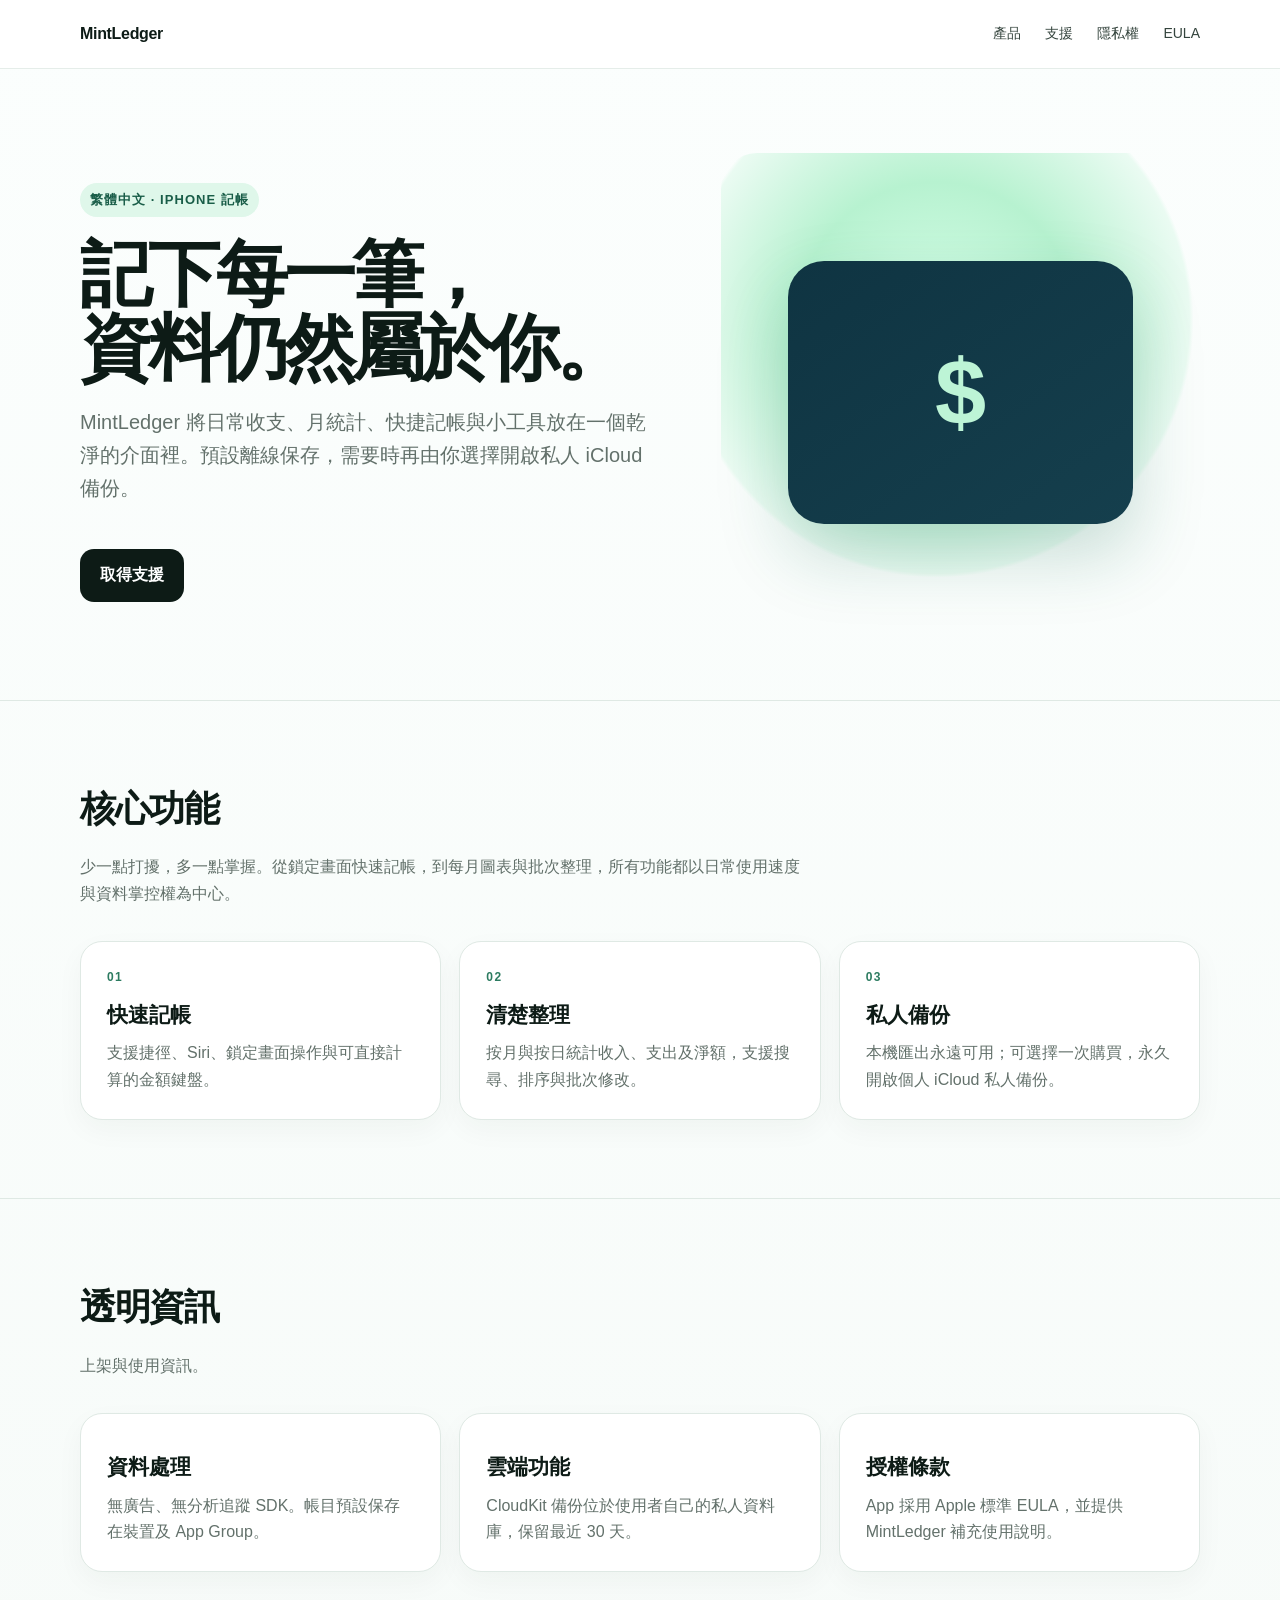
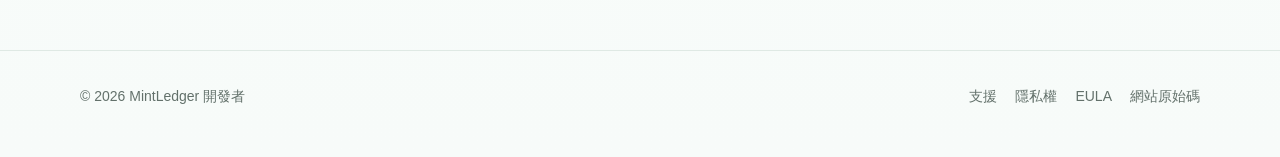
==== index.html @ 705cef68 "Add MintLedger landing page" ====
<!doctype html><html lang="zh-Hant"><head><meta charset="utf-8"><meta name="viewport" content="width=device-width,initial-scale=1"><title>MintLedger — 私密、快速的 iPhone 記帳</title><meta name="description" content="MintLedger 將日常收支、月統計、快捷記帳與小工具放在一個乾淨的介面裡。"><link rel="stylesheet" href="./assets/style.css"></head><body><header class="site-header"><div class="wrap nav"><a class="brand" href="./">MintLedger</a><nav class="navlinks"><a href="#product">產品</a><a href="./support/">支援</a><a href="./privacy/">隱私權</a><a href="./eula/">EULA</a></nav></div></header><main><section class="hero"><div class="wrap hero-grid"><div><span class="eyebrow">繁體中文 · IPHONE 記帳</span><h1>記下每一筆，<br>資料仍然屬於你。</h1><p class="lead">MintLedger 將日常收支、月統計、快捷記帳與小工具放在一個乾淨的介面裡。預設離線保存，需要時再由你選擇開啟私人 iCloud 備份。</p><a class="button" href="./support/">取得支援</a></div><div class="art" aria-hidden="true"><div class="wallet"></div></div></div></section><section class="section" id="product"><div class="wrap"><h2>核心功能</h2><p class="intro">少一點打擾，多一點掌握。從鎖定畫面快速記帳，到每月圖表與批次整理，所有功能都以日常使用速度與資料掌控權為中心。</p><div class="grid3"><article class="card"><div class="num">01</div><h3>快速記帳</h3><p>支援捷徑、Siri、鎖定畫面操作與可直接計算的金額鍵盤。</p></article><article class="card"><div class="num">02</div><h3>清楚整理</h3><p>按月與按日統計收入、支出及淨額，支援搜尋、排序與批次修改。</p></article><article class="card"><div class="num">03</div><h3>私人備份</h3><p>本機匯出永遠可用；可選擇一次購買，永久開啟個人 iCloud 私人備份。</p></article></div></div></section><section class="section"><div class="wrap"><h2>透明資訊</h2><p class="intro">上架與使用資訊。</p><div class="grid3"><article class="card"><h3>資料處理</h3><p>無廣告、無分析追蹤 SDK。帳目預設保存在裝置及 App Group。</p></article><article class="card"><h3>雲端功能</h3><p>CloudKit 備份位於使用者自己的私人資料庫，保留最近 30 天。</p></article><article class="card"><h3>授權條款</h3><p>App 採用 Apple 標準 EULA，並提供 MintLedger 補充使用說明。</p></article></div></div></section></main><footer class="footer"><div class="wrap footer-row"><div>© 2026 MintLedger 開發者</div><div class="footer-links"><a href="./support/">支援</a><a href="./privacy/">隱私權</a><a href="./eula/">EULA</a><a href="https://github.com/panda-island/MintLedger-Site">網站原始碼</a></div></div></footer></body></html>
---- assets/style.css ----
:root{--bg:#f7fbf9;--card:#ffffff;--text:#0d1b16;--muted:#63716b;--mint:#dff7ea;--mint2:#a8e8c8;--line:#dfe9e4;--accent:#126b4f;--dark:#0e2530}*{box-sizing:border-box}html{scroll-behavior:smooth}body{margin:0;font-family:-apple-system,BlinkMacSystemFont,"SF Pro Display","SF Pro Text","PingFang TC","Noto Sans TC",sans-serif;color:var(--text);background:linear-gradient(180deg,#fbfefd 0%,var(--bg) 100%);line-height:1.65}a{color:inherit}.wrap{width:min(1120px,calc(100% - 40px));margin:auto}.site-header{position:sticky;top:0;z-index:20;background:rgba(255,255,255,.86);backdrop-filter:blur(18px);border-bottom:1px solid rgba(223,233,228,.8)}.nav{height:68px;display:flex;align-items:center;justify-content:space-between}.brand{font-weight:750;text-decoration:none;letter-spacing:-.02em}.navlinks{display:flex;gap:24px}.navlinks a{text-decoration:none;color:#34443d;font-size:14px}.hero{padding:84px 0 68px}.hero-grid{display:grid;grid-template-columns:1.1fr .9fr;gap:56px;align-items:center}.eyebrow{display:inline-flex;padding:6px 10px;border-radius:999px;background:var(--mint);color:#195d48;font-size:13px;font-weight:700;letter-spacing:.08em}.hero h1{font-size:clamp(42px,6vw,72px);line-height:1.04;letter-spacing:-.055em;margin:20px 0}.lead{font-size:20px;color:var(--muted);max-width:680px}.button{display:inline-flex;margin-top:24px;background:var(--text);color:white;text-decoration:none;padding:13px 20px;border-radius:14px;font-weight:700}.art{aspect-ratio:1/1;display:grid;place-items:center;background:radial-gradient(circle at 45% 35%,#d7ffe9 0,#b7f2d0 34%,#eafbf2 62%,transparent 63%);border-radius:36px}.wallet{width:72%;height:55%;border-radius:36px;background:linear-gradient(145deg,#0f3442,#153f4d);box-shadow:0 30px 70px rgba(18,107,79,.22);position:relative}.wallet:before{content:"$";position:absolute;inset:0;display:grid;place-items:center;font-size:92px;font-weight:800;color:#bdf4d6}.section{padding:78px 0;border-top:1px solid var(--line)}.section h2{font-size:36px;letter-spacing:-.035em;margin:0 0 10px}.section .intro{color:var(--muted);max-width:720px;margin-bottom:34px}.grid3{display:grid;grid-template-columns:repeat(3,1fr);gap:18px}.card{background:var(--card);border:1px solid var(--line);border-radius:22px;padding:26px;box-shadow:0 10px 28px rgba(20,45,34,.04)}.num{font-size:12px;color:#2c7b60;font-weight:800;letter-spacing:.12em}.card h3{margin:10px 0 8px;font-size:21px}.card p{margin:0;color:var(--muted)}.page-hero{padding:72px 0 34px}.page-hero h1{font-size:48px;letter-spacing:-.045em;margin:0 0 14px}.page-hero p{font-size:19px;color:var(--muted);max-width:780px}.prose{max-width:820px}.prose h2{font-size:26px;margin:42px 0 10px}.prose h3{font-size:20px;margin:28px 0 8px}.prose p,.prose li{color:#4f5f58}.notice{background:#f0faf5;border:1px solid #d2ecde;border-radius:18px;padding:18px 20px}.footer{border-top:1px solid var(--line);padding:34px 0 48px;color:var(--muted);font-size:14px}.footer-row{display:flex;justify-content:space-between;gap:24px}.footer-links{display:flex;gap:18px;flex-wrap:wrap}.footer a{text-decoration:none}@media(max-width:820px){.hero-grid,.grid3{grid-template-columns:1fr}.navlinks{gap:12px;font-size:13px}.hero{padding-top:54px}.art{max-width:520px}.footer-row{flex-direction:column}.page-hero h1{font-size:40px}}
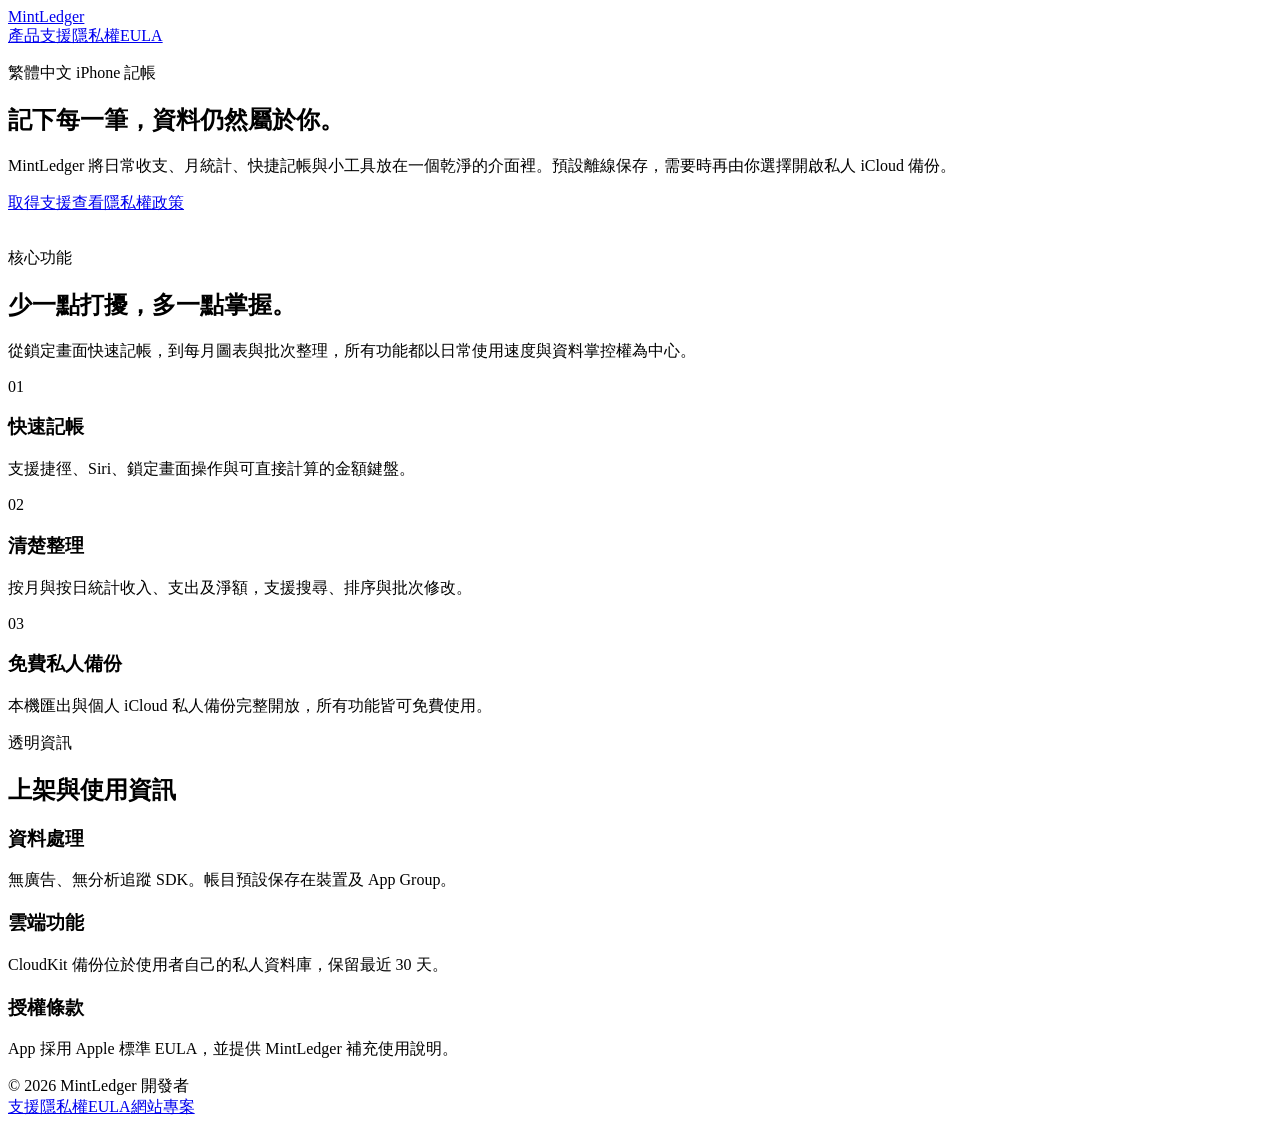
==== commit b9e0b6a1: "Update site for free features and App Store review" ====
--- a/index.html
+++ b/index.html
@@ -1 +1,46 @@
-<!doctype html><html lang="zh-Hant"><head><meta charset="utf-8"><meta name="viewport" content="width=device-width,initial-scale=1"><title>MintLedger — 私密、快速的 iPhone 記帳</title><meta name="description" content="MintLedger 將日常收支、月統計、快捷記帳與小工具放在一個乾淨的介面裡。"><link rel="stylesheet" href="./assets/style.css"></head><body><header class="site-header"><div class="wrap nav"><a class="brand" href="./">MintLedger</a><nav class="navlinks"><a href="#product">產品</a><a href="./support/">支援</a><a href="./privacy/">隱私權</a><a href="./eula/">EULA</a></nav></div></header><main><section class="hero"><div class="wrap hero-grid"><div><span class="eyebrow">繁體中文 · IPHONE 記帳</span><h1>記下每一筆，<br>資料仍然屬於你。</h1><p class="lead">MintLedger 將日常收支、月統計、快捷記帳與小工具放在一個乾淨的介面裡。預設離線保存，需要時再由你選擇開啟私人 iCloud 備份。</p><a class="button" href="./support/">取得支援</a></div><div class="art" aria-hidden="true"><div class="wallet"></div></div></div></section><section class="section" id="product"><div class="wrap"><h2>核心功能</h2><p class="intro">少一點打擾，多一點掌握。從鎖定畫面快速記帳，到每月圖表與批次整理，所有功能都以日常使用速度與資料掌控權為中心。</p><div class="grid3"><article class="card"><div class="num">01</div><h3>快速記帳</h3><p>支援捷徑、Siri、鎖定畫面操作與可直接計算的金額鍵盤。</p></article><article class="card"><div class="num">02</div><h3>清楚整理</h3><p>按月與按日統計收入、支出及淨額，支援搜尋、排序與批次修改。</p></article><article class="card"><div class="num">03</div><h3>私人備份</h3><p>本機匯出永遠可用；可選擇一次購買，永久開啟個人 iCloud 私人備份。</p></article></div></div></section><section class="section"><div class="wrap"><h2>透明資訊</h2><p class="intro">上架與使用資訊。</p><div class="grid3"><article class="card"><h3>資料處理</h3><p>無廣告、無分析追蹤 SDK。帳目預設保存在裝置及 App Group。</p></article><article class="card"><h3>雲端功能</h3><p>CloudKit 備份位於使用者自己的私人資料庫，保留最近 30 天。</p></article><article class="card"><h3>授權條款</h3><p>App 採用 Apple 標準 EULA，並提供 MintLedger 補充使用說明。</p></article></div></div></section></main><footer class="footer"><div class="wrap footer-row"><div>© 2026 MintLedger 開發者</div><div class="footer-links"><a href="./support/">支援</a><a href="./privacy/">隱私權</a><a href="./eula/">EULA</a><a href="https://github.com/panda-island/MintLedger-Site">網站原始碼</a></div></div></footer></body></html>+<!doctype html>
+<html lang="zh-Hant">
+<head>
+  <meta charset="utf-8">
+  <meta name="viewport" content="width=device-width, initial-scale=1">
+  <meta name="description" content="MintLedger 是離線優先、支援捷徑、小工具與私人 iCloud 備份的繁體中文 iPhone 記帳 App。">
+  <title>MintLedger｜簡潔、私密的 iPhone 記帳</title>
+  <link rel="icon" href="/MintLedger-Site/app-icon.png">
+  <link rel="stylesheet" href="/MintLedger-Site/styles.css">
+</head>
+<body>
+  <header class="site-header"><nav class="nav" aria-label="主要導覽">
+    <a class="brand" href="/MintLedger-Site/"><img src="/MintLedger-Site/app-icon.png" alt=""><span>MintLedger</span></a>
+    <div class="nav-links"><a aria-current="page" href="/MintLedger-Site/">產品</a><a href="/MintLedger-Site/support/">支援</a><a href="/MintLedger-Site/privacy/">隱私權</a><a href="/MintLedger-Site/eula/">EULA</a></div>
+  </nav></header>
+  <main>
+    <section class="hero">
+      <div>
+        <p class="eyebrow">繁體中文 iPhone 記帳</p>
+        <h1>記下每一筆，資料仍然屬於你。</h1>
+        <p class="lede">MintLedger 將日常收支、月統計、快捷記帳與小工具放在一個乾淨的介面裡。預設離線保存，需要時再由你選擇開啟私人 iCloud 備份。</p>
+        <div class="actions"><a class="button primary" href="/MintLedger-Site/support/">取得支援</a><a class="button" href="/MintLedger-Site/privacy/">查看隱私權政策</a></div>
+      </div>
+      <div class="hero-mark" aria-hidden="true"><img src="/MintLedger-Site/app-icon.png" alt=""></div>
+    </section>
+    <section class="section" aria-labelledby="features-title">
+      <p class="eyebrow">核心功能</p><h2 id="features-title">少一點打擾，多一點掌握。</h2>
+      <p class="section-intro">從鎖定畫面快速記帳，到每月圖表與批次整理，所有功能都以日常使用速度與資料掌控權為中心。</p>
+      <div class="grid">
+        <article class="card"><span class="symbol">01</span><h3>快速記帳</h3><p>支援捷徑、Siri、鎖定畫面操作與可直接計算的金額鍵盤。</p></article>
+        <article class="card"><span class="symbol">02</span><h3>清楚整理</h3><p>按月與按日統計收入、支出及淨額，支援搜尋、排序與批次修改。</p></article>
+        <article class="card"><span class="symbol">03</span><h3>免費私人備份</h3><p>本機匯出與個人 iCloud 私人備份完整開放，所有功能皆可免費使用。</p></article>
+      </div>
+    </section>
+    <section class="section" aria-labelledby="review-title">
+      <p class="eyebrow">透明資訊</p><h2 id="review-title">上架與使用資訊</h2>
+      <div class="grid">
+        <article class="card"><h3>資料處理</h3><p>無廣告、無分析追蹤 SDK。帳目預設保存在裝置及 App Group。</p></article>
+        <article class="card"><h3>雲端功能</h3><p>CloudKit 備份位於使用者自己的私人資料庫，保留最近 30 天。</p></article>
+        <article class="card"><h3>授權條款</h3><p>App 採用 Apple 標準 EULA，並提供 MintLedger 補充使用說明。</p></article>
+      </div>
+    </section>
+  </main>
+  <footer><div class="footer-inner"><span>© 2026 MintLedger 開發者</span><div class="footer-links"><a href="/MintLedger-Site/support/">支援</a><a href="/MintLedger-Site/privacy/">隱私權</a><a href="/MintLedger-Site/eula/">EULA</a><a href="https://github.com/panda-island/MintLedger-Site">網站專案</a></div></div></footer>
+</body>
+</html>
